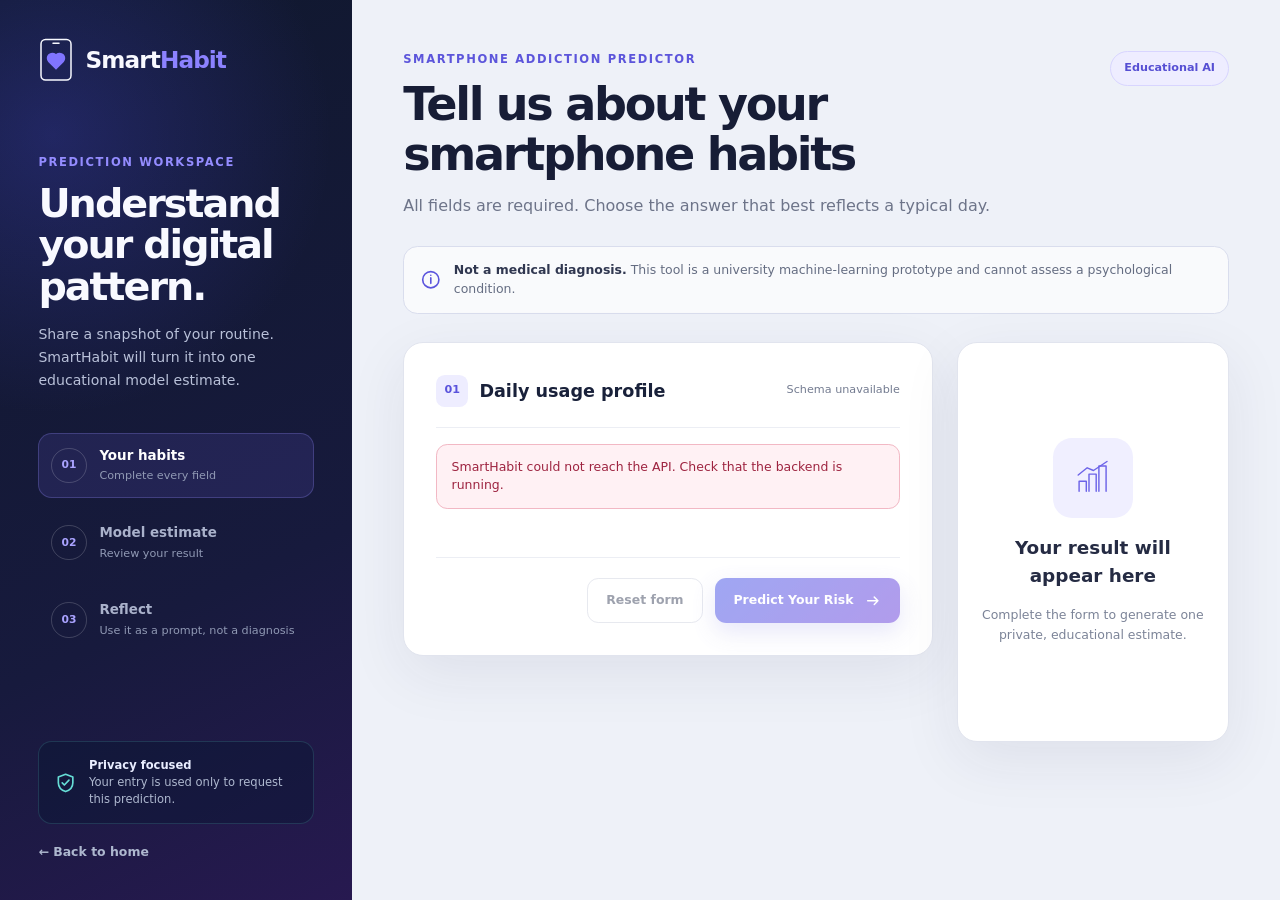
==== web/predict.html @ 4439f039 "Add prediction page with form, API integration, and styling for SmartHabit application" ====
<!doctype html>
<html lang="en">
  <head>
    <meta charset="utf-8">
    <meta name="viewport" content="width=device-width, initial-scale=1">
    <meta
      name="description"
      content="Estimate smartphone-addiction likelihood with the educational SmartHabit model."
    >
    <title>Predict Your Risk | SmartHabit</title>
    <link rel="stylesheet" href="css/variables.css">
    <link rel="stylesheet" href="css/global.css">
    <link rel="stylesheet" href="css/prediction.css">
    <script src="js/config.js" defer></script>
    <script src="js/api.js" defer></script>
    <script src="js/prediction.js" defer></script>
  </head>
  <body class="dashboard-page">
    <a class="skip-link" href="#prediction-content">Skip to prediction form</a>

    <div class="dashboard-shell">
      <aside class="sidebar" aria-label="SmartHabit prediction guide">
        <a class="sidebar__brand" href="index.html" aria-label="SmartHabit home">
          <span class="sidebar__mark" aria-hidden="true">
            <svg viewBox="0 0 48 58">
              <rect x="4" y="2" width="40" height="54" rx="6"></rect>
              <path d="M24 42.2 13.6 31.9a7.4 7.4 0 0 1 10.4-10.5 7.4 7.4 0 0 1 10.4 10.5Z"></path>
              <path class="sidebar__speaker" d="M20 7h8"></path>
            </svg>
          </span>
          <span>Smart<strong>Habit</strong></span>
        </a>

        <div class="sidebar__intro">
          <p class="sidebar__eyebrow">Prediction workspace</p>
          <h1>Understand your digital pattern.</h1>
          <p>
            Share a snapshot of your routine. SmartHabit will turn it into one
            educational model estimate.
          </p>
        </div>

        <ol class="sidebar__steps" aria-label="Prediction steps">
          <li class="is-current">
            <span>01</span>
            <div><strong>Your habits</strong><small>Complete every field</small></div>
          </li>
          <li>
            <span>02</span>
            <div><strong>Model estimate</strong><small>Review your result</small></div>
          </li>
          <li>
            <span>03</span>
            <div><strong>Reflect</strong><small>Use it as a prompt, not a diagnosis</small></div>
          </li>
        </ol>

        <div class="sidebar__privacy">
          <svg viewBox="0 0 24 24" aria-hidden="true">
            <path d="M12 3 4.5 6v5.8c0 4.7 3.1 7.7 7.5 9.2 4.4-1.5 7.5-4.5 7.5-9.2V6Z"></path>
            <path d="m8.5 12 2.2 2.2 4.8-5"></path>
          </svg>
          <p><strong>Privacy focused</strong><br>Your entry is used only to request this prediction.</p>
        </div>

        <a class="sidebar__back" href="index.html">
          <span aria-hidden="true">←</span> Back to home
        </a>
      </aside>

      <main id="prediction-content" class="workspace">
        <header class="workspace__header">
          <div>
            <p class="workspace__eyebrow">Smartphone Addiction Predictor</p>
            <h2>Tell us about your smartphone habits</h2>
            <p>All fields are required. Choose the answer that best reflects a typical day.</p>
          </div>
          <span class="workspace__badge">Educational AI</span>
        </header>

        <div class="workspace__notice" role="note">
          <svg viewBox="0 0 24 24" aria-hidden="true">
            <circle cx="12" cy="12" r="9"></circle>
            <path d="M12 10v6M12 7h.01"></path>
          </svg>
          <p>
            <strong>Not a medical diagnosis.</strong> This tool is a university
            machine-learning prototype and cannot assess a psychological condition.
          </p>
        </div>

        <div class="workspace__grid">
          <section class="form-card" aria-labelledby="form-heading">
            <div class="card-heading">
              <div>
                <span class="card-heading__number">01</span>
                <h3 id="form-heading">Daily usage profile</h3>
              </div>
              <p id="schema-status" role="status" aria-live="polite">Loading model fields…</p>
            </div>

            <form id="prediction-form" novalidate>
              <div id="form-error" class="form-alert" role="alert" hidden></div>
              <div id="field-grid" class="field-grid" aria-busy="true">
                <div class="field-skeleton"></div>
                <div class="field-skeleton"></div>
                <div class="field-skeleton"></div>
                <div class="field-skeleton"></div>
              </div>

              <div class="form-actions">
                <button id="reset-button" class="button button--secondary" type="reset" disabled>
                  Reset form
                </button>
                <button id="submit-button" class="button button--primary" type="submit" disabled>
                  <span class="button__label">Predict Your Risk</span>
                  <span class="button__spinner" aria-hidden="true"></span>
                  <svg viewBox="0 0 24 24" aria-hidden="true">
                    <path d="M5 12h14M14 7l5 5-5 5"></path>
                  </svg>
                </button>
              </div>
            </form>
          </section>

          <aside id="result-card" class="result-card" aria-labelledby="result-heading" hidden>
            <div class="result-card__header">
              <span>Model estimate</span>
              <span id="result-risk-badge" class="risk-badge">—</span>
            </div>
            <h3 id="result-heading">Your predicted likelihood</h3>

            <div class="probability-ring" id="probability-ring" aria-hidden="true">
              <div>
                <strong id="result-probability">0%</strong>
                <span>likelihood</span>
              </div>
            </div>

            <p id="result-message" class="result-card__message"></p>
            <dl class="result-card__details">
              <div>
                <dt>Model class</dt>
                <dd id="result-class">—</dd>
              </div>
              <div>
                <dt>Non-addiction probability</dt>
                <dd id="result-non-addiction">—</dd>
              </div>
            </dl>
            <p id="result-disclaimer" class="result-card__disclaimer"></p>
          </aside>

          <aside id="result-placeholder" class="result-placeholder" aria-hidden="true">
            <div class="result-placeholder__icon">
              <svg viewBox="0 0 48 48">
                <path d="M9 38V27h8v11M20 38V19h8v19M31 38V10h8v28"></path>
                <path d="m8 20 10-8 7 3 15-10"></path>
              </svg>
            </div>
            <h3>Your result will appear here</h3>
            <p>Complete the form to generate one private, educational estimate.</p>
          </aside>
        </div>
      </main>
    </div>
  </body>
</html>
---- web/css/variables.css ----
:root {
  --color-navy-950: #032f3d;
  --color-navy-900: #043c4b;
  --color-navy-850: #064b59;
  --color-teal-500: #08a6a5;
  --color-teal-400: #22c0bb;
  --color-teal-200: #91e5df;
  --color-coral-500: #ff5260;
  --color-coral-400: #ff6972;
  --color-white: #f8fcfc;
  --color-mist: #cce0e3;
  --color-shadow: rgba(0, 19, 28, 0.35);
  --font-sans: Inter, ui-sans-serif, system-ui, -apple-system, BlinkMacSystemFont,
    "Segoe UI", sans-serif;
  --font-accent: Georgia, "Times New Roman", serif;
  --content-width: 1480px;
  --radius-md: 14px;
  --radius-round: 999px;
  --transition-fast: 180ms ease;
}
---- web/css/global.css ----
*,
*::before,
*::after {
  box-sizing: border-box;
}

html {
  color-scheme: dark;
  scroll-behavior: smooth;
}

body {
  margin: 0;
  min-width: 320px;
  background: var(--color-navy-950);
  color: var(--color-white);
  font-family: var(--font-sans);
  line-height: 1.5;
  -webkit-font-smoothing: antialiased;
}

img,
svg {
  display: block;
}

a {
  color: inherit;
}

button,
a {
  -webkit-tap-highlight-color: transparent;
}

:focus-visible {
  outline: 3px solid var(--color-teal-200);
  outline-offset: 4px;
}

.skip-link {
  position: fixed;
  top: 0.75rem;
  left: 0.75rem;
  z-index: 100;
  padding: 0.65rem 1rem;
  border-radius: 0.5rem;
  background: var(--color-white);
  color: var(--color-navy-950);
  font-weight: 800;
  transform: translateY(-160%);
}

.skip-link:focus {
  transform: translateY(0);
}

@media (prefers-reduced-motion: reduce) {
  *,
  *::before,
  *::after {
    scroll-behavior: auto !important;
    animation-duration: 0.01ms !important;
    animation-iteration-count: 1 !important;
    transition-duration: 0.01ms !important;
  }
}
---- web/css/prediction.css ----
.dashboard-page {
  min-height: 100svh;
  background: #eef1f8;
  color: #19213a;
  color-scheme: light;
}

.dashboard-shell {
  display: grid;
  grid-template-columns: minmax(17rem, 22rem) minmax(0, 1fr);
  min-height: 100svh;
}

.sidebar {
  position: sticky;
  top: 0;
  display: flex;
  flex-direction: column;
  height: 100svh;
  padding: clamp(1.5rem, 3vw, 2.5rem);
  overflow-y: auto;
  background:
    radial-gradient(circle at 15% 15%, rgba(84, 83, 255, 0.24), transparent 34%),
    linear-gradient(155deg, #10182e, #171a3d 65%, #271950);
  color: #f8f9ff;
}

.sidebar__brand {
  display: inline-flex;
  align-items: center;
  gap: 0.7rem;
  width: fit-content;
  font-size: 1.45rem;
  font-weight: 800;
  letter-spacing: -0.04em;
  text-decoration: none;
}

.sidebar__brand strong {
  color: #8c82ff;
}

.sidebar__mark {
  display: block;
  width: 2.25rem;
}

.sidebar__mark rect,
.sidebar__speaker {
  fill: none;
  stroke: #f8f9ff;
  stroke-linecap: round;
  stroke-width: 2;
}

.sidebar__mark path:not(.sidebar__speaker) {
  fill: #8075ff;
}

.sidebar__intro {
  margin-top: clamp(3rem, 8vh, 6rem);
}

.sidebar__eyebrow,
.workspace__eyebrow {
  margin: 0 0 0.75rem;
  color: #948cff;
  font-size: 0.72rem;
  font-weight: 800;
  letter-spacing: 0.14em;
  text-transform: uppercase;
}

.sidebar__intro h1 {
  margin: 0;
  font-size: clamp(2rem, 3.1vw, 3rem);
  letter-spacing: -0.05em;
  line-height: 1.04;
}

.sidebar__intro > p:last-child {
  margin: 1rem 0 0;
  color: #b9c1d9;
  font-size: 0.88rem;
  line-height: 1.65;
}

.sidebar__steps {
  display: grid;
  gap: 0.75rem;
  margin: 2.5rem 0;
  padding: 0;
  list-style: none;
}

.sidebar__steps li {
  display: grid;
  grid-template-columns: 2.2rem 1fr;
  align-items: center;
  gap: 0.8rem;
  padding: 0.75rem;
  border: 1px solid transparent;
  border-radius: 0.85rem;
  color: #aab2cb;
}

.sidebar__steps li.is-current {
  border-color: rgba(151, 142, 255, 0.26);
  background: rgba(124, 111, 255, 0.13);
  color: #fff;
}

.sidebar__steps li > span {
  display: grid;
  width: 2.2rem;
  height: 2.2rem;
  border: 1px solid rgba(255, 255, 255, 0.18);
  border-radius: 50%;
  color: #aaa3ff;
  font-size: 0.67rem;
  font-weight: 800;
  place-items: center;
}

.sidebar__steps strong,
.sidebar__steps small {
  display: block;
}

.sidebar__steps strong {
  font-size: 0.84rem;
}

.sidebar__steps small {
  margin-top: 0.15rem;
  color: #9099b4;
  font-size: 0.7rem;
}

.sidebar__privacy {
  display: flex;
  gap: 0.75rem;
  margin-top: auto;
  padding: 0.9rem;
  border: 1px solid rgba(109, 224, 218, 0.16);
  border-radius: 0.85rem;
  background: rgba(10, 24, 51, 0.45);
}

.sidebar__privacy svg {
  flex: 0 0 auto;
  width: 1.45rem;
  fill: none;
  stroke: #66ddd6;
  stroke-linecap: round;
  stroke-linejoin: round;
  stroke-width: 1.7;
}

.sidebar__privacy p {
  margin: 0;
  color: #aeb8cf;
  font-size: 0.72rem;
  line-height: 1.5;
}

.sidebar__privacy strong {
  color: #e9edff;
}

.sidebar__back {
  width: fit-content;
  margin-top: 1.2rem;
  color: #aeb8cf;
  font-size: 0.78rem;
  font-weight: 700;
  text-decoration: none;
}

.sidebar__back:hover {
  color: #fff;
}

.workspace {
  width: min(100%, 96rem);
  margin-inline: auto;
  padding: clamp(1.5rem, 4vw, 4rem);
}

.workspace__header {
  display: flex;
  align-items: flex-start;
  justify-content: space-between;
  gap: 2rem;
}

.workspace__eyebrow {
  color: #5c55db;
}

.workspace__header h2 {
  margin: 0;
  color: #171d36;
  font-size: clamp(2rem, 3.6vw, 3.25rem);
  letter-spacing: -0.05em;
  line-height: 1.08;
}

.workspace__header p:last-child {
  max-width: 42rem;
  margin: 0.85rem 0 0;
  color: #6d7489;
}

.workspace__badge {
  flex: 0 0 auto;
  padding: 0.5rem 0.8rem;
  border: 1px solid #d8d5ff;
  border-radius: 999px;
  background: #eeedff;
  color: #564fd3;
  font-size: 0.7rem;
  font-weight: 800;
}

.workspace__notice {
  display: flex;
  gap: 0.75rem;
  margin-block: 1.75rem;
  padding: 0.9rem 1rem;
  border: 1px solid #d9dded;
  border-radius: 0.9rem;
  background: rgba(255, 255, 255, 0.65);
  color: #656d82;
}

.workspace__notice svg {
  flex: 0 0 auto;
  width: 1.35rem;
  fill: none;
  stroke: #5b54dd;
  stroke-linecap: round;
  stroke-width: 1.8;
}

.workspace__notice p {
  margin: 0;
  font-size: 0.78rem;
}

.workspace__notice strong {
  color: #303750;
}

.workspace__grid {
  display: grid;
  grid-template-columns: minmax(0, 1fr) minmax(17rem, 0.38fr);
  align-items: start;
  gap: 1.5rem;
}

.form-card,
.result-card,
.result-placeholder {
  border: 1px solid #e1e4ee;
  border-radius: 1.25rem;
  background: #fff;
  box-shadow: 0 18px 60px rgba(36, 42, 72, 0.08);
}

.form-card {
  padding: clamp(1.25rem, 3vw, 2rem);
}

.card-heading {
  display: flex;
  align-items: center;
  justify-content: space-between;
  gap: 1rem;
  padding-bottom: 1.25rem;
  border-bottom: 1px solid #eceef4;
}

.card-heading > div {
  display: flex;
  align-items: center;
  gap: 0.7rem;
}

.card-heading__number {
  display: grid;
  width: 2rem;
  height: 2rem;
  border-radius: 0.55rem;
  background: #eeedff;
  color: #5a53dc;
  font-size: 0.7rem;
  font-weight: 900;
  place-items: center;
}

.card-heading h3 {
  margin: 0;
  font-size: 1.1rem;
}

.card-heading > p {
  margin: 0;
  color: #737b90;
  font-size: 0.7rem;
}

.field-grid {
  display: grid;
  grid-template-columns: repeat(2, minmax(0, 1fr));
  gap: 1.15rem 1.25rem;
  padding-block: 1.5rem;
}

.field {
  min-width: 0;
}

.field label {
  display: flex;
  align-items: center;
  justify-content: space-between;
  gap: 0.75rem;
  margin-bottom: 0.45rem;
  color: #303750;
  font-size: 0.78rem;
  font-weight: 750;
}

.field__unit {
  color: #858ca0;
  font-size: 0.64rem;
  font-weight: 650;
}

.field input,
.field select {
  width: 100%;
  min-height: 2.85rem;
  padding: 0.65rem 0.8rem;
  border: 1px solid #d5d9e5;
  border-radius: 0.7rem;
  outline: none;
  background: #fbfcff;
  color: #20263c;
  font: inherit;
  font-size: 0.85rem;
  transition: border-color 160ms ease, box-shadow 160ms ease, background 160ms ease;
}

.field select {
  cursor: pointer;
}

.field input:focus,
.field select:focus {
  border-color: #6d64ec;
  background: #fff;
  box-shadow: 0 0 0 3px rgba(109, 100, 236, 0.14);
}

.field input[aria-invalid="true"],
.field select[aria-invalid="true"] {
  border-color: #d43e5c;
  box-shadow: 0 0 0 3px rgba(212, 62, 92, 0.1);
}

.field__helper,
.field__error {
  display: block;
  margin-top: 0.35rem;
  font-size: 0.65rem;
}

.field__helper {
  color: #858ca0;
}

.field__error {
  color: #bd2946;
  font-weight: 700;
}

.field-skeleton {
  height: 5rem;
  border-radius: 0.75rem;
  background: linear-gradient(100deg, #f0f2f7 30%, #fafbfe 50%, #f0f2f7 70%);
  background-size: 200% 100%;
  animation: skeleton 1.25s infinite linear;
}

@keyframes skeleton {
  to { background-position-x: -200%; }
}

.form-alert {
  margin-top: 1rem;
  padding: 0.8rem 0.9rem;
  border: 1px solid #f2b8c4;
  border-radius: 0.7rem;
  background: #fff1f4;
  color: #9e2440;
  font-size: 0.78rem;
}

.form-actions {
  display: flex;
  justify-content: flex-end;
  gap: 0.75rem;
  padding-top: 1.25rem;
  border-top: 1px solid #eceef4;
}

.button {
  display: inline-flex;
  align-items: center;
  justify-content: center;
  gap: 0.65rem;
  min-height: 2.85rem;
  padding: 0.7rem 1.15rem;
  border: 0;
  border-radius: 0.7rem;
  font: inherit;
  font-size: 0.78rem;
  font-weight: 800;
  cursor: pointer;
}

.button:disabled {
  cursor: not-allowed;
  opacity: 0.58;
}

.button--secondary {
  border: 1px solid #d7dae5;
  background: #fff;
  color: #596075;
}

.button--primary {
  min-width: 11.5rem;
  background: linear-gradient(135deg, #5b68ea, #7a55df);
  box-shadow: 0 9px 22px rgba(91, 92, 223, 0.24);
  color: #fff;
}

.button--primary svg {
  width: 1.1rem;
  fill: none;
  stroke: currentColor;
  stroke-linecap: round;
  stroke-linejoin: round;
  stroke-width: 2;
}

.button__spinner {
  display: none;
  width: 1rem;
  height: 1rem;
  border: 2px solid rgba(255, 255, 255, 0.42);
  border-top-color: #fff;
  border-radius: 50%;
  animation: spin 700ms linear infinite;
}

.is-submitting .button__spinner {
  display: block;
}

.is-submitting .button--primary svg {
  display: none;
}

@keyframes spin { to { transform: rotate(360deg); } }

.result-card,
.result-placeholder {
  position: sticky;
  top: 1.5rem;
  min-height: 25rem;
  padding: 1.5rem;
}

.result-card__header {
  display: flex;
  align-items: center;
  justify-content: space-between;
  color: #737b90;
  font-size: 0.68rem;
  font-weight: 800;
  letter-spacing: 0.08em;
  text-transform: uppercase;
}

.risk-badge {
  padding: 0.35rem 0.6rem;
  border-radius: 999px;
  background: #eeedff;
  color: #5b54dc;
}

.risk-badge[data-risk="Low"] { background: #e5f8f0; color: #177756; }
.risk-badge[data-risk="Moderate"] { background: #fff4d9; color: #926312; }
.risk-badge[data-risk="High"] { background: #ffe8ed; color: #af2946; }

.result-card h3,
.result-placeholder h3 {
  margin: 1rem 0;
  color: #252b43;
  font-size: 1.15rem;
}

.probability-ring {
  position: relative;
  display: grid;
  width: 10rem;
  height: 10rem;
  margin: 1.5rem auto;
  border-radius: 50%;
  background: conic-gradient(#665de5 var(--probability, 0%), #e7e9f2 0);
  place-items: center;
}

.probability-ring::before {
  position: absolute;
  width: 7.5rem;
  height: 7.5rem;
  border-radius: 50%;
  background: #fff;
  content: "";
}

.probability-ring > div {
  position: relative;
  z-index: 1;
  text-align: center;
}

.probability-ring strong,
.probability-ring span {
  display: block;
}

.probability-ring strong {
  color: #252b43;
  font-size: 1.8rem;
}

.probability-ring span {
  color: #858ca0;
  font-size: 0.65rem;
}

.result-card__message {
  color: #646c80;
  font-size: 0.8rem;
  line-height: 1.6;
  text-align: center;
}

.result-card__details {
  display: grid;
  gap: 0.55rem;
  margin: 1.2rem 0;
}

.result-card__details div {
  display: flex;
  justify-content: space-between;
  gap: 1rem;
  padding: 0.65rem 0;
  border-bottom: 1px solid #eceef4;
  font-size: 0.7rem;
}

.result-card__details dt { color: #7d8498; }
.result-card__details dd { margin: 0; color: #333a52; font-weight: 800; }

.result-card__disclaimer {
  margin: 0;
  padding: 0.75rem;
  border-radius: 0.65rem;
  background: #f5f6fa;
  color: #777f93;
  font-size: 0.65rem;
  line-height: 1.5;
}

.result-placeholder {
  display: grid;
  align-content: center;
  justify-items: center;
  color: #7c8498;
  text-align: center;
}

.result-placeholder__icon {
  display: grid;
  width: 5rem;
  height: 5rem;
  border-radius: 1.2rem;
  background: #f0efff;
  place-items: center;
}

.result-placeholder svg {
  width: 2.7rem;
  fill: none;
  stroke: #6d64e8;
  stroke-linecap: round;
  stroke-linejoin: round;
  stroke-width: 1.6;
}

.result-placeholder p {
  max-width: 15rem;
  margin: 0;
  font-size: 0.78rem;
  line-height: 1.6;
}

[hidden] { display: none !important; }

@media (max-width: 1060px) {
  .dashboard-shell { grid-template-columns: 16rem minmax(0, 1fr); }
  .workspace__grid { grid-template-columns: 1fr; }
  .result-card,
  .result-placeholder { position: static; min-height: auto; }
}

@media (max-width: 760px) {
  .dashboard-shell { display: block; }

  .sidebar {
    position: relative;
    height: auto;
    min-height: 0;
    padding: 1.2rem;
  }

  .sidebar__intro { margin-top: 2.5rem; }
  .sidebar__intro h1 { max-width: 28rem; }
  .sidebar__steps,
  .sidebar__privacy { display: none; }
  .sidebar__back { margin-top: 1.5rem; }
  .workspace { padding: 1.35rem 1rem 2.5rem; }
  .workspace__badge { display: none; }
  .workspace__header h2 { font-size: 2.15rem; }
}

@media (max-width: 560px) {
  .field-grid { grid-template-columns: 1fr; }
  .card-heading { align-items: flex-start; flex-direction: column; }
  .form-actions { flex-direction: column-reverse; }
  .button { width: 100%; }
}

@media (prefers-reduced-motion: reduce) {
  .field-skeleton,
  .button__spinner { animation: none; }
}
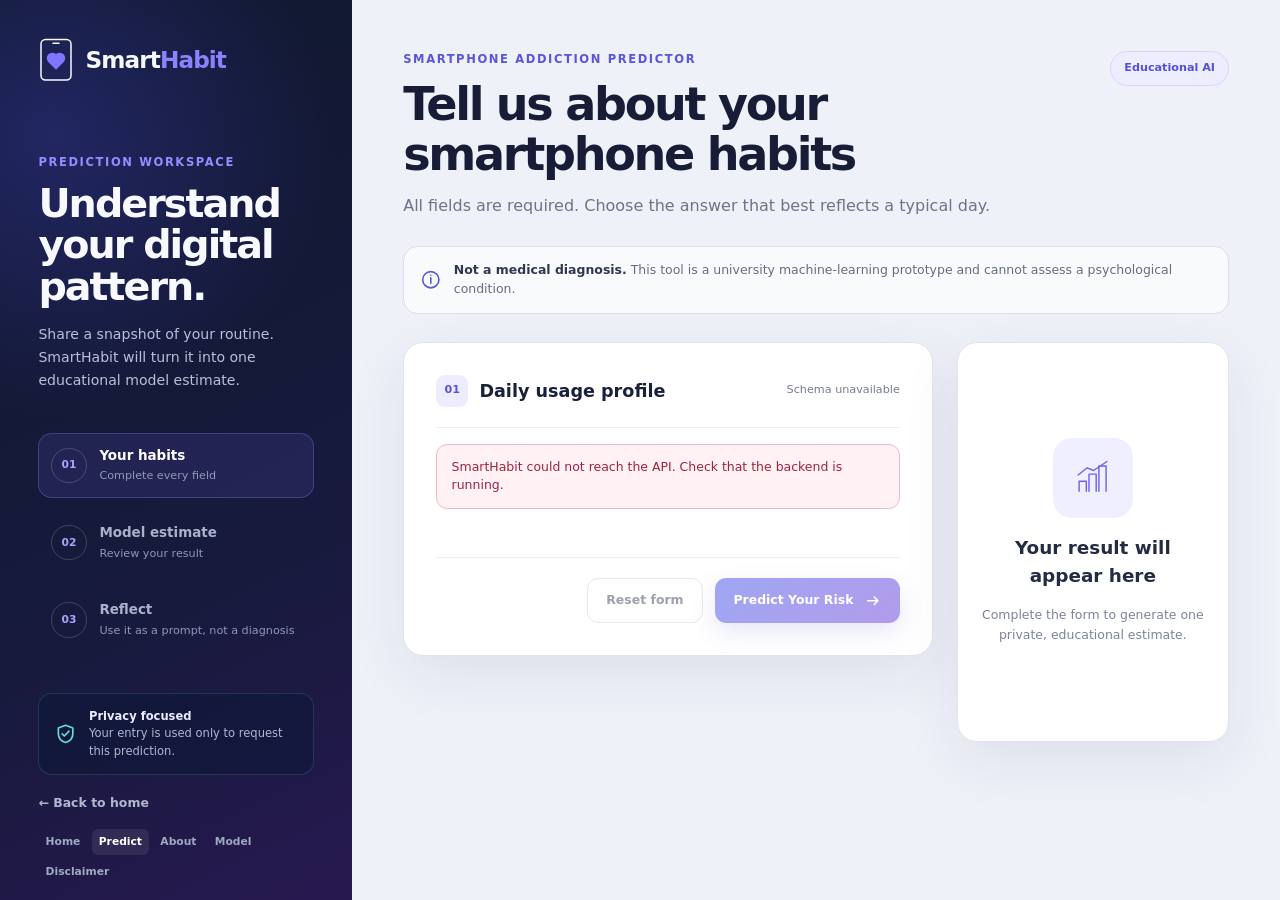
==== commit 5edb9d19: "Add navigation links, about page, disclaimer, and model information pages with corresponding styles" ====
--- a/web/predict.html
+++ b/web/predict.html
@@ -66,6 +66,10 @@
         <a class="sidebar__back" href="index.html">
           <span aria-hidden="true">←</span> Back to home
         </a>
+        <nav class="sidebar__pages" aria-label="Project pages">
+          <a href="index.html">Home</a><a href="predict.html" aria-current="page">Predict</a>
+          <a href="about.html">About</a><a href="model.html">Model</a><a href="disclaimer.html">Disclaimer</a>
+        </nav>
       </aside>
 
       <main id="prediction-content" class="workspace">
@@ -123,19 +127,51 @@
             </form>
           </section>
 
-          <aside id="result-card" class="result-card" aria-labelledby="result-heading" hidden>
+          <aside
+            id="result-card"
+            class="result-card"
+            aria-labelledby="result-heading"
+            tabindex="-1"
+            hidden
+          >
             <div class="result-card__header">
-              <span>Model estimate</span>
+              <span>Educational model estimate</span>
               <span id="result-risk-badge" class="risk-badge">—</span>
             </div>
             <h3 id="result-heading">Your predicted likelihood</h3>
 
-            <div class="probability-ring" id="probability-ring" aria-hidden="true">
-              <div>
-                <strong id="result-probability">0%</strong>
-                <span>likelihood</span>
-              </div>
-            </div>
+            <figure class="probability-gauge">
+              <div
+                id="probability-gauge"
+                class="probability-gauge__visual"
+                role="progressbar"
+                aria-label="Predicted smartphone addiction likelihood"
+                aria-valuemin="0"
+                aria-valuemax="100"
+                aria-valuenow="0"
+                aria-valuetext="0 percent, no result"
+              >
+                <svg viewBox="0 0 120 120" aria-hidden="true">
+                  <circle class="probability-gauge__track" cx="60" cy="60" r="52"></circle>
+                  <circle
+                    id="probability-gauge-progress"
+                    class="probability-gauge__progress"
+                    cx="60"
+                    cy="60"
+                    r="52"
+                    pathLength="100"
+                  ></circle>
+                </svg>
+                <div class="probability-gauge__value">
+                  <span>Predicted likelihood</span>
+                  <strong id="result-probability">0%</strong>
+                  <small id="result-gauge-risk">— risk</small>
+                </div>
+              </div>
+              <figcaption>
+                Model probability, not clinical certainty
+              </figcaption>
+            </figure>
 
             <p id="result-message" class="result-card__message"></p>
             <dl class="result-card__details">
@@ -147,8 +183,58 @@
                 <dt>Non-addiction probability</dt>
                 <dd id="result-non-addiction">—</dd>
               </div>
+              <div>
+                <dt>Model version</dt>
+                <dd id="result-model-version">—</dd>
+              </div>
             </dl>
+
+            <section class="explanation" aria-labelledby="explanation-heading">
+              <div class="explanation__heading">
+                <span aria-hidden="true">
+                  <svg viewBox="0 0 24 24">
+                    <path d="M12 3a7 7 0 0 0-4 12.7V19h8v-3.3A7 7 0 0 0 12 3Z"></path>
+                    <path d="M9 22h6M9 16h6"></path>
+                  </svg>
+                </span>
+                <div>
+                  <h4 id="explanation-heading">Model factors influencing this prediction</h4>
+                  <p>Local model influences, not causes or percentage contributions.</p>
+                </div>
+              </div>
+              <ol id="explanation-factors" class="explanation__factors"></ol>
+              <p id="explanation-fallback" class="explanation__fallback" hidden></p>
+              <p id="explanation-limitation" class="explanation__limitation"></p>
+            </section>
+
+            <section class="risk-guide" aria-labelledby="risk-guide-heading">
+              <div class="risk-guide__heading">
+                <h4 id="risk-guide-heading">Risk display thresholds</h4>
+                <p>Application bands only — they are not clinical thresholds.</p>
+              </div>
+              <div class="risk-guide__cards">
+                <article class="risk-info-card" data-risk="Low">
+                  <span class="risk-info-card__dot" aria-hidden="true"></span>
+                  <div><strong>Low</strong><small>Below 35%</small></div>
+                </article>
+                <article class="risk-info-card" data-risk="Moderate">
+                  <span class="risk-info-card__dot" aria-hidden="true"></span>
+                  <div><strong>Moderate</strong><small>35% to below 65%</small></div>
+                </article>
+                <article class="risk-info-card" data-risk="High">
+                  <span class="risk-info-card__dot" aria-hidden="true"></span>
+                  <div><strong>High</strong><small>65% and above</small></div>
+                </article>
+              </div>
+            </section>
+
             <p id="result-disclaimer" class="result-card__disclaimer"></p>
+            <button id="new-assessment-button" class="button button--new" type="button">
+              <svg viewBox="0 0 24 24" aria-hidden="true">
+                <path d="M4 12a8 8 0 1 0 2.3-5.7L4 8.6M4 4v4.6h4.6"></path>
+              </svg>
+              Start New Assessment
+            </button>
           </aside>
 
           <aside id="result-placeholder" class="result-placeholder" aria-hidden="true">
--- a/web/css/prediction.css
+++ b/web/css/prediction.css
@@ -181,6 +181,8 @@
   color: #fff;
 }
 
+.sidebar__pages{display:flex;flex-wrap:wrap;gap:.25rem;margin-top:1rem}.sidebar__pages a{padding:.3rem .45rem;border-radius:.4rem;color:#9fa9c3;font-size:.67rem;font-weight:750;text-decoration:none}.sidebar__pages a:hover,.sidebar__pages a[aria-current=page]{background:rgba(255,255,255,.08);color:#fff}
+
 .workspace {
   width: min(100%, 96rem);
   margin-inline: auto;
@@ -266,6 +268,26 @@
   border-radius: 1.25rem;
   background: #fff;
   box-shadow: 0 18px 60px rgba(36, 42, 72, 0.08);
+}
+
+.result-card {
+  --risk-color: #665de5;
+  --risk-soft: #eeedff;
+}
+
+.result-card[data-risk="Low"] {
+  --risk-color: #16845e;
+  --risk-soft: #e4f7ef;
+}
+
+.result-card[data-risk="Moderate"] {
+  --risk-color: #b27710;
+  --risk-soft: #fff3d6;
+}
+
+.result-card[data-risk="High"] {
+  --risk-color: #c93654;
+  --risk-soft: #ffe7ed;
 }
 
 .form-card {
@@ -515,45 +537,82 @@
   font-size: 1.15rem;
 }
 
-.probability-ring {
+.probability-gauge {
+  margin: 1.4rem 0;
+  text-align: center;
+}
+
+.probability-gauge__visual {
   position: relative;
   display: grid;
-  width: 10rem;
-  height: 10rem;
-  margin: 1.5rem auto;
-  border-radius: 50%;
-  background: conic-gradient(#665de5 var(--probability, 0%), #e7e9f2 0);
+  width: 11.25rem;
+  margin-inline: auto;
+  aspect-ratio: 1;
   place-items: center;
 }
 
-.probability-ring::before {
+.probability-gauge svg {
   position: absolute;
-  width: 7.5rem;
-  height: 7.5rem;
-  border-radius: 50%;
-  background: #fff;
-  content: "";
-}
-
-.probability-ring > div {
+  inset: 0;
+  width: 100%;
+  height: 100%;
+  overflow: visible;
+  transform: rotate(-90deg);
+}
+
+.probability-gauge circle {
+  fill: none;
+  stroke-width: 9;
+}
+
+.probability-gauge__track {
+  stroke: #e8eaf1;
+}
+
+.probability-gauge__progress {
+  stroke: var(--risk-color);
+  stroke-dasharray: 100;
+  stroke-dashoffset: 100;
+  stroke-linecap: round;
+  transition: stroke-dashoffset 700ms ease, stroke 220ms ease;
+}
+
+.probability-gauge__value {
   position: relative;
   z-index: 1;
-  text-align: center;
-}
-
-.probability-ring strong,
-.probability-ring span {
+}
+
+.probability-gauge__value strong,
+.probability-gauge__value span,
+.probability-gauge__value small {
   display: block;
 }
 
-.probability-ring strong {
+.probability-gauge__value span {
+  color: #858ca0;
+  font-size: 0.58rem;
+  font-weight: 700;
+  letter-spacing: 0.04em;
+  text-transform: uppercase;
+}
+
+.probability-gauge__value strong {
+  margin-block: 0.15rem;
   color: #252b43;
-  font-size: 1.8rem;
-}
-
-.probability-ring span {
+  font-size: 2rem;
+  letter-spacing: -0.05em;
+}
+
+.probability-gauge__value small {
+  color: var(--risk-color);
+  font-size: 0.7rem;
+  font-weight: 850;
+}
+
+.probability-gauge figcaption {
+  margin-top: 0.35rem;
   color: #858ca0;
-  font-size: 0.65rem;
+  font-size: 0.64rem;
 }
 
 .result-card__message {
@@ -589,6 +648,210 @@
   color: #777f93;
   font-size: 0.65rem;
   line-height: 1.5;
+}
+
+.explanation {
+  margin-block: 1.2rem;
+  padding: 0.9rem;
+  border: 1px solid #e0e3ef;
+  border-radius: 0.8rem;
+  background: #fafaff;
+}
+
+.explanation__heading {
+  display: grid;
+  grid-template-columns: auto 1fr;
+  align-items: start;
+  gap: 0.65rem;
+}
+
+.explanation__heading > span {
+  display: grid;
+  width: 1.8rem;
+  height: 1.8rem;
+  border-radius: 0.5rem;
+  background: #eceaff;
+  place-items: center;
+}
+
+.explanation__heading svg {
+  width: 1rem;
+  fill: none;
+  stroke: #6259db;
+  stroke-linecap: round;
+  stroke-linejoin: round;
+  stroke-width: 1.7;
+}
+
+.explanation__heading h4 {
+  margin: 0;
+  color: #303750;
+  font-size: 0.73rem;
+  line-height: 1.35;
+}
+
+.explanation__heading p {
+  margin: 0.2rem 0 0;
+  color: #858ca0;
+  font-size: 0.59rem;
+}
+
+.explanation__factors {
+  display: grid;
+  gap: 0.65rem;
+  margin: 0.9rem 0;
+  padding: 0;
+  list-style: none;
+}
+
+.explanation-factor__row {
+  display: flex;
+  align-items: baseline;
+  justify-content: space-between;
+  gap: 0.75rem;
+  margin-bottom: 0.3rem;
+}
+
+.explanation-factor__name {
+  color: #3c435a;
+  font-size: 0.66rem;
+  font-weight: 800;
+}
+
+.explanation-factor__direction {
+  flex: 0 0 auto;
+  font-size: 0.57rem;
+  font-weight: 750;
+}
+
+.explanation-factor[data-direction="increases_predicted_risk"] .explanation-factor__direction {
+  color: #b5304d;
+}
+
+.explanation-factor[data-direction="decreases_predicted_risk"] .explanation-factor__direction {
+  color: #177957;
+}
+
+.explanation-factor__track {
+  height: 0.34rem;
+  overflow: hidden;
+  border-radius: 999px;
+  background: #e7e9f1;
+}
+
+.explanation-factor__bar {
+  display: block;
+  width: var(--factor-magnitude, 0%);
+  height: 100%;
+  border-radius: inherit;
+  background: #b5304d;
+}
+
+.explanation-factor[data-direction="decreases_predicted_risk"] .explanation-factor__bar {
+  background: #1b9970;
+}
+
+.explanation__limitation,
+.explanation__fallback {
+  margin: 0;
+  color: #7d8498;
+  font-size: 0.58rem;
+  line-height: 1.5;
+}
+
+.explanation__fallback {
+  margin-block: 0.8rem;
+  padding: 0.65rem;
+  border-radius: 0.55rem;
+  background: #f1f2f7;
+  color: #666e83;
+}
+
+.risk-guide {
+  margin-block: 1.2rem;
+}
+
+.risk-guide__heading h4 {
+  margin: 0;
+  color: #303750;
+  font-size: 0.75rem;
+}
+
+.risk-guide__heading p {
+  margin: 0.2rem 0 0.7rem;
+  color: #858ca0;
+  font-size: 0.62rem;
+}
+
+.risk-guide__cards {
+  display: grid;
+  gap: 0.45rem;
+}
+
+.risk-info-card {
+  display: grid;
+  grid-template-columns: auto 1fr;
+  align-items: center;
+  gap: 0.65rem;
+  padding: 0.65rem 0.75rem;
+  border: 1px solid #e2e5ee;
+  border-radius: 0.65rem;
+  background: #fafbfe;
+  color: #6e768b;
+}
+
+.risk-info-card__dot {
+  width: 0.65rem;
+  height: 0.65rem;
+  border-radius: 50%;
+  background: currentColor;
+}
+
+.risk-info-card[data-risk="Low"] { color: #16845e; }
+.risk-info-card[data-risk="Moderate"] { color: #b27710; }
+.risk-info-card[data-risk="High"] { color: #c93654; }
+
+.risk-info-card strong,
+.risk-info-card small {
+  display: block;
+}
+
+.risk-info-card strong {
+  color: #3d445a;
+  font-size: 0.7rem;
+}
+
+.risk-info-card small {
+  margin-top: 0.1rem;
+  color: #858ca0;
+  font-size: 0.6rem;
+}
+
+.risk-info-card.is-current {
+  border-color: var(--risk-color);
+  background: var(--risk-soft);
+  box-shadow: 0 0 0 2px color-mix(in srgb, var(--risk-color) 12%, transparent);
+}
+
+.risk-info-card.is-current strong {
+  color: var(--risk-color);
+}
+
+.button--new {
+  width: 100%;
+  margin-top: 1rem;
+  border: 1px solid #d7dae5;
+  background: #fff;
+  color: #50586f;
+}
+
+.button--new svg {
+  width: 1rem;
+  fill: none;
+  stroke: currentColor;
+  stroke-linecap: round;
+  stroke-linejoin: round;
+  stroke-width: 1.8;
 }
 
 .result-placeholder {
@@ -663,4 +926,58 @@
 @media (prefers-reduced-motion: reduce) {
   .field-skeleton,
   .button__spinner { animation: none; }
-}
+
+  .probability-gauge__progress { transition: none; }
+}
+
+@media print {
+  @page { margin: 14mm; }
+
+  body,
+  .dashboard-page {
+    background: #fff !important;
+    color: #111 !important;
+  }
+
+  .dashboard-shell { display: block; }
+
+  .sidebar,
+  .workspace__header,
+  .workspace__notice,
+  .form-card,
+  .result-placeholder,
+  .button--new,
+  .skip-link {
+    display: none !important;
+  }
+
+  .workspace {
+    width: 100%;
+    max-width: none;
+    padding: 0;
+  }
+
+  .workspace__grid { display: block; }
+
+  .result-card {
+    position: static;
+    display: block !important;
+    min-height: 0;
+    border: 1px solid #bbb;
+    box-shadow: none;
+    break-inside: avoid;
+  }
+
+  .probability-gauge__progress {
+    stroke: var(--risk-color) !important;
+  }
+
+  .risk-info-card.is-current {
+    border-width: 2px;
+    box-shadow: none;
+  }
+
+  .explanation {
+    break-inside: avoid;
+  }
+}
